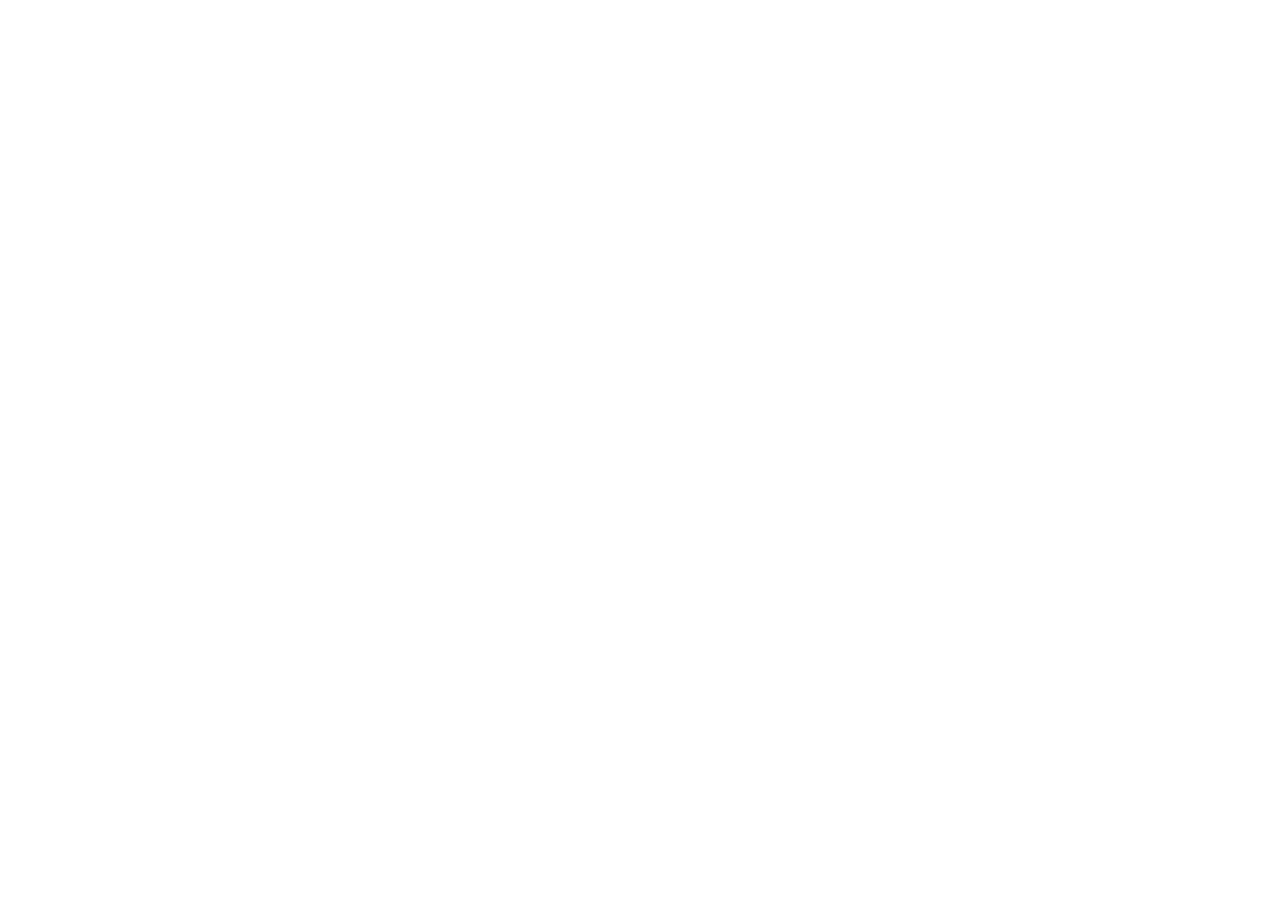
==== index.html @ 70780124 "Add files via upload" ====
<!DOCTYPE html>
<html lang="ja">
<head>
    <meta charset="UTF-8">
    <meta name="viewport" content="width=device-width, initial-scale=1.0">
    <title>CCNA Simulator - Start</title>
    <link rel="stylesheet" href="css/style.css">
    
    <style>
        /* 追加: カード内のボタン用スタイル */
        .button-group {
            display: flex;
            gap: 10px;
            margin-top: 15px;
        }
        .mode-btn {
            flex: 1;
            text-align: center;
            padding: 10px 5px;
            border-radius: 4px;
            text-decoration: none;
            font-size: 14px;
            font-weight: bold;
            transition: background-color 0.2s;
        }
        .btn-normal {
            background-color: #0066cc;
            color: white;
            border: 1px solid #0055aa;
        }
        .btn-normal:hover {
            background-color: #0055aa;
        }
        .btn-practice {
            background-color: #4CAF50; /* 練習モードは緑色など区別しやすい色に */
            color: white;
            border: 1px solid #45a049;
        }
        .btn-practice:hover {
            background-color: #45a049;
        }
        /* カード自体がリンクだった場合の名残を消すための調整 */
        .scenario-card {
            display: flex;
            flex-direction: column;
            cursor: default; /* カード全体のマウスポインタを通常に */
        }
    </style>

    <script>
        const SECRET_KEY = "actias22"; // ① ここに任意の合言葉（半角英数字）を設定してください
        const RETURN_URL = "https://script.google.com/macros/s/AKfycbwuT4rJ6aV2Gi-cOVayvDuvMSuu69w35fb6u7XfXsVJ/dev"; // ② 追い返す先のGASのURLを設定してください
        
        const currentUrlParams = new URLSearchParams(window.location.search);
        const providedKey = currentUrlParams.get('key');

        if (providedKey === SECRET_KEY) {
            // 合言葉が一致した場合：認証済みとして記録し、URLから合言葉を消去
            sessionStorage.setItem('isSimulatorAuth', 'true');
            currentUrlParams.delete('key');
            const newUrl = window.location.pathname + (currentUrlParams.toString() ? '?' + currentUrlParams.toString() : '');
            window.history.replaceState(null, null, newUrl);
            
        } else if (sessionStorage.getItem('isSimulatorAuth') !== 'true') {
            // 合言葉がなく、認証記録もない場合：元のサイトへ強制送還
            window.top.location.href = RETURN_URL;
        }
    </script>
    <script src="js/scenario_data.js"></script>
</head>

<body>
    <div class="start-container">
        <div class="title-group">
            <h1 class="main-title">CCNA Simulator</h1>
            <p class="subtitle">powered by Actias</p>
        </div>

        <div class="scenario-grid" id="scenario-list">
            </div>
    </div>

    <script>
        document.addEventListener('DOMContentLoaded', () => {
            const listEl = document.getElementById('scenario-list');

            if (typeof scenarios !== 'undefined') {
                scenarios.filter(scene => scene.id !== 'free').forEach(scene => {
                    // 変更: <a>タグではなく<div>タグでカードを作成
                    const card = document.createElement('div');
                    card.className = 'scenario-card';

                    if (scene.image) {
                        const img = document.createElement('img');
                        img.src = scene.image;
                        img.alt = scene.title;
                        img.className = 'scenario-thumbnail';
                        card.appendChild(img);
                    }

                    const title = document.createElement('h3');
                    title.textContent = scene.title;
                    card.appendChild(title);

                    // 追加: ボタンをまとめるグループを作成
                    const btnGroup = document.createElement('div');
                    btnGroup.className = 'button-group';

                    // 追加: 本番モードボタン
                    const btnNormal = document.createElement('a');
                    btnNormal.className = 'mode-btn btn-normal';
                    btnNormal.href = `simulator.html?scenario=${scene.id}`;
                    btnNormal.textContent = '本番モード';

                    // 追加: 練習モードボタン（URLに &mode=practice を付与）
                    const btnPractice = document.createElement('a');
                    btnPractice.className = 'mode-btn btn-practice';
                    btnPractice.href = `simulator.html?scenario=${scene.id}&mode=practice`;
                    btnPractice.textContent = '練習モード';

                    btnGroup.appendChild(btnNormal);
                    btnGroup.appendChild(btnPractice);
                    
                    card.appendChild(btnGroup);
                    listEl.appendChild(card);
                });
            }
        });
    </script>
</body>
</html>
---- css/style.css ----
body {
    font-family: 'Helvetica Neue', Arial, sans-serif;
    background-color: #121212;
    color: #e0e0e0;
    margin: 0;
    padding: 0;
    min-height: 100vh;
}

body.app-mode {
    height: 100vh;
    overflow: hidden;
}

/* 2-Pane Simulator Layout */
.app-container {
    display: flex;
    height: 100vh;
    width: 100vw;
}

/* Left Pane: Info */
.info-pane {
    width: 50%;
    min-width: 300px;
    background-color: #fcfcfc;
    /* White/Light bg per screenshot */
    color: #333;
    display: flex;
    flex-direction: column;
    border-right: 1px solid #ccc;
    position: relative;
}

.info-tabs {
    display: flex;
    background-color: #f1f1f1;
    border-bottom: 1px solid #ccc;
    height: 40px;
}

.tab-btn {
    padding: 10px 20px;
    border: none;
    background: none;
    cursor: pointer;
    font-size: 0.9rem;
    color: #666;
    border-right: 1px solid #e0e0e0;
}

.tab-btn.active {
    background-color: #fff;
    color: #333;
    font-weight: bold;
    border-bottom: 2px solid #fff;
    /* Blend with content */
    margin-bottom: -1px;
}

.info-content {
    flex: 1;
    padding: 20px;
    overflow-y: auto;
    background-color: #fff;
}

.tab-content {
    display: none;
}

.tab-content.active {
    display: block;
}

.validation-log {
    padding: 10px;
    font-family: inherit;
    font-size: 0.95rem;
    line-height: 1.6;
    color: #333;
}

.validation-log .status-msg {
    margin-bottom: 10px;
    font-weight: bold;
}

.validation-log ul {
    margin: 10px 0;
    padding-left: 20px;
    list-style-type: disc;
}

.validation-log li {
    margin-bottom: 8px;
}

.validation-log .ng-tag {
    color: #ff5252;
    font-weight: bold;
    margin-right: 5px;
}

.content-title {
    font-size: 1.5rem;
    margin-top: 0;
    margin-bottom: 15px;
    color: #444;
    border-bottom: 1px solid #eee;
    padding-bottom: 10px;
}

.scrollable-content {
    line-height: 1.6;
    font-size: 0.95rem;
}

/* Right Pane: Console */
.console-pane {
    flex: 1;
    display: flex;
    flex-direction: column;
    background-color: #fcfcfc;
    /* Light background */
    min-width: 300px;
    position: relative;
    /* For absolute positioning if needed, but flex is used */
}

.device-tabs-header {
    height: 40px;
    background-color: #f1f1f1;
    display: flex;
    align-items: center;
    padding-left: 10px;
    border-bottom: 1px solid #ccc;
    flex-shrink: 0;
}

.device-tab-btn {
    background: none;
    border: none;
    color: #666;
    padding: 0 15px;
    height: 100%;
    cursor: pointer;
    font-size: 0.9rem;
    border-right: 1px solid #e0e0e0;
}

.device-tab-btn:hover {
    color: #333;
    background-color: #e9e9e9;
}

.device-tab-btn.active {
    background-color: #fff;
    color: #0076a3;
    font-weight: bold;
    border-top: 2px solid #0076a3;
    border-bottom: 1px solid #fff;
    margin-bottom: -1px;
}

.terminal-container {
    flex: 1;
    position: relative;
    margin: 20px;
    margin-bottom: 0;
    /* Remove bottom margin to prevent overlap with action buttons */
    border: 1px solid #ccc;
    /* Define terminal window boundary */
    box-shadow: 0 4px 6px rgba(0, 0, 0, 0.1);
    /* Subtle shadow for depth */
    background-color: #000;
    /* Ensure frame background is black behind iframe */
    min-height: 0;
    /* Allow flex shrinking */
}

.action-buttons-bottom-right {
    padding: 15px 20px;
    display: flex;
    justify-content: flex-end;
    /* Right align */
    gap: 10px;
    background-color: #fcfcfc;
    /* Match pane bg */
    border-top: 1px solid #eee;
    /* Optional separator */
    flex-shrink: 0;
    /* Prevent buttons from being compressed or hidden */
    z-index: 10;
    /* Ensure buttons are above other elements */
}

#term-frame {
    width: 100%;
    height: 100%;
    border: none;
    display: block;
}

/* Resizer */
.resizer {
    width: 5px;
    background-color: #ccc;
    cursor: col-resize;
    z-index: 100;
}

.resizer:hover,
.resizing .resizer {
    background-color: #0076a3;
}

/* Topology Image */
.topology-container {
    text-align: center;
    margin-top: 20px;
}

.topology-container img {
    max-width: 100%;
    border: 1px solid #eee;
    box-shadow: 0 2px 5px rgba(0, 0, 0, 0.1);
}

/* Buttons */
.btn {
    padding: 8px 16px;
    border: none;
    border-radius: 4px;
    cursor: pointer;
    font-size: 0.9rem;
}

.btn-primary {
    background-color: #28a745;
    color: #fff;
}

.btn-secondary {
    background-color: #6c757d;
    color: #fff;
}

/* Validation Log in Tasks tab */
.validation-log {
    background-color: #f8f9fa;
    border: 1px solid #ddd;
    padding: 10px;
    font-family: monospace;
    margin-top: 15px;
    color: #d9534f;
}

/* Responsive */
@media (max-width: 768px) {
    .app-container {
        flex-direction: column;
    }

    .info-pane,
    .console-pane {
        width: 100%;
        height: 50%;
    }

    .resizer {
        height: 5px;
        width: 100%;
        cursor: row-resize;
    }
}

/* --- Start Screen / Home Styles (Restored) --- */
.start-container {
    max-width: 1200px;
    margin: 0 auto;
    padding: 40px 20px;
    text-align: center;
}

.start-title {
    font-size: 2.5rem;
    margin-bottom: 40px;
    color: #fff;
    text-shadow: 0 2px 4px rgba(0, 0, 0, 0.5);
}

.scenario-grid {
    display: grid;
    grid-template-columns: repeat(auto-fit, minmax(300px, 1fr));
    gap: 30px;
    justify-content: center;
}

.scenario-card {
    background-color: #2d2d2d;
    border-radius: 8px;
    overflow: hidden;
    text-decoration: none;
    color: #e0e0e0;
    transition: transform 0.2s, box-shadow 0.2s;
    display: flex;
    flex-direction: column;
    border: 1px solid #444;
}

.scenario-card:hover {
    transform: translateY(-5px);
    box-shadow: 0 10px 20px rgba(0, 0, 0, 0.3);
    border-color: #0076a3;
}

.scenario-thumbnail {
    width: 100%;
    height: 180px;
    object-fit: contain;
    background-color: #000;
}

.scenario-card h3 {
    padding: 20px;
    margin: 0;
    font-size: 1.2rem;
    background-color: #333;
    border-top: 1px solid #444;
}

/* Update for Title & Subtitle */
.title-group {
    text-align: center;
    margin-bottom: 3rem;
}

.main-title {
    font-size: 3.5rem;
    font-weight: 800;
    color: #4da3ff;
    text-transform: uppercase;
    letter-spacing: 3px;
    margin: 0;
    text-shadow: 0 0 15px rgba(77, 163, 255, 0.3);
    font-family: 'Segoe UI', Roboto, Helvetica, Arial, sans-serif;
}

.subtitle {
    font-size: 0.9rem;
    color: #aaa;
    margin-top: 5px;
    font-weight: 300;
    letter-spacing: 1px;
    opacity: 0.8;
}

.start-title {
    display: none;
}
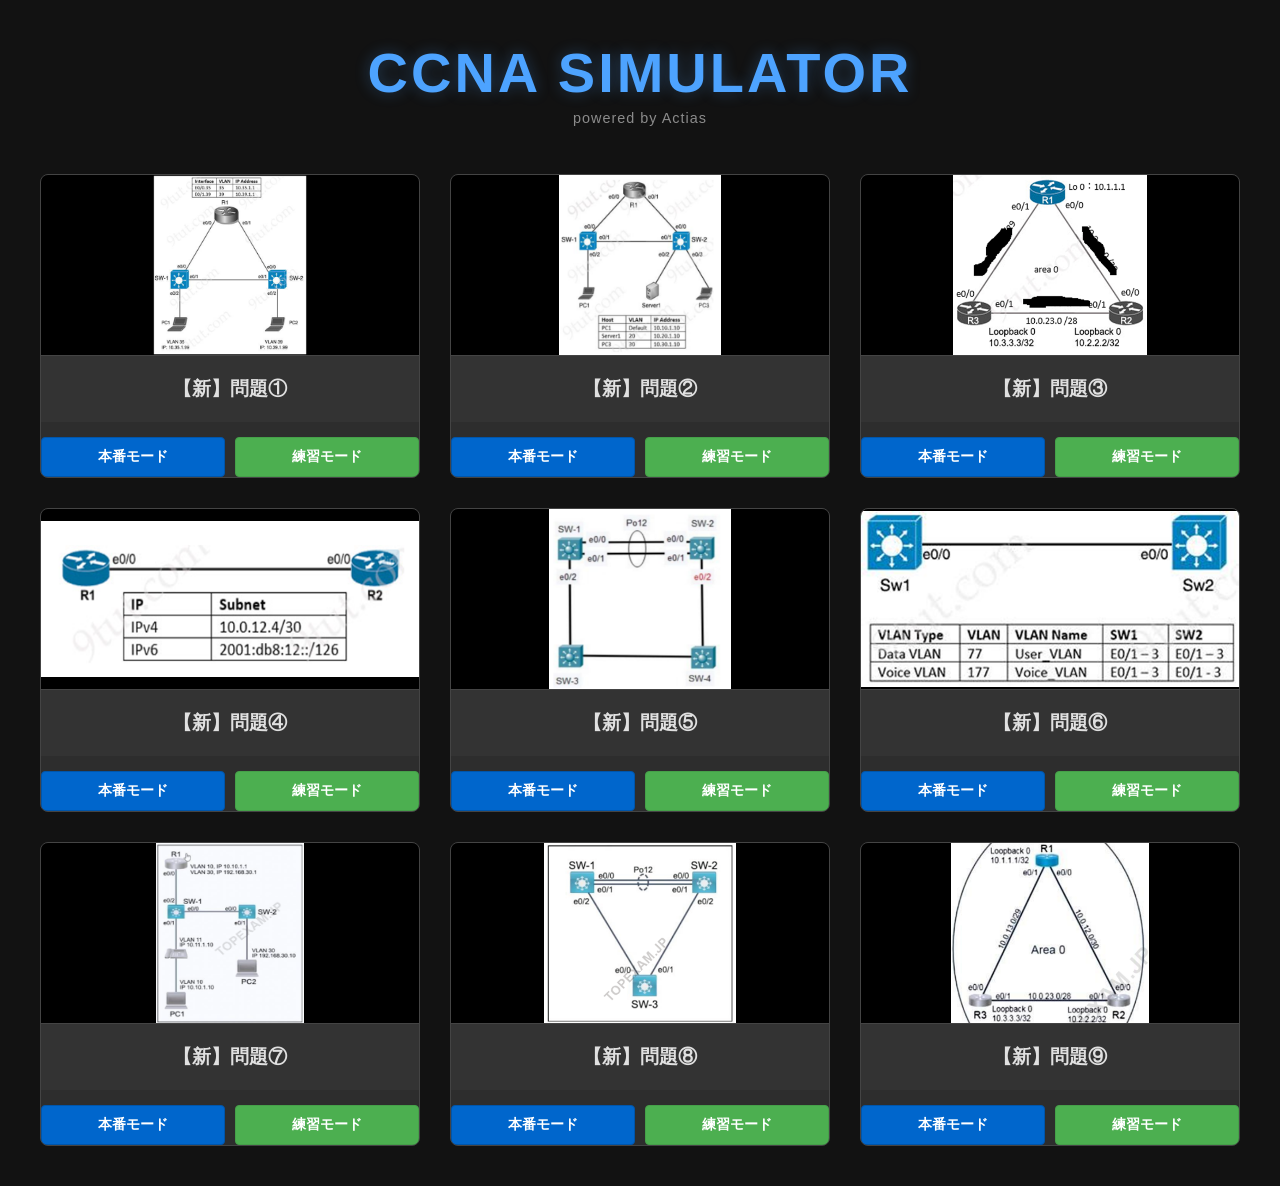
==== commit 5aee7218: "Update index.html" ====
--- a/index.html
+++ b/index.html
@@ -54,17 +54,17 @@
         const currentUrlParams = new URLSearchParams(window.location.search);
         const providedKey = currentUrlParams.get('key');
 
-        if (providedKey === SECRET_KEY) {
-            // 合言葉が一致した場合：認証済みとして記録し、URLから合言葉を消去
-            sessionStorage.setItem('isSimulatorAuth', 'true');
-            currentUrlParams.delete('key');
-            const newUrl = window.location.pathname + (currentUrlParams.toString() ? '?' + currentUrlParams.toString() : '');
-            window.history.replaceState(null, null, newUrl);
-            
-        } else if (sessionStorage.getItem('isSimulatorAuth') !== 'true') {
-            // 合言葉がなく、認証記録もない場合：元のサイトへ強制送還
-            window.top.location.href = RETURN_URL;
-        }
+        #if (providedKey === SECRET_KEY) {
+        #    // 合言葉が一致した場合：認証済みとして記録し、URLから合言葉を消去
+        #    sessionStorage.setItem('isSimulatorAuth', 'true');
+        #    currentUrlParams.delete('key');
+        #    const newUrl = window.location.pathname + (currentUrlParams.toString() ? '?' + currentUrlParams.toString() : '');
+        #    window.history.replaceState(null, null, newUrl);
+        #    
+        #} else if (sessionStorage.getItem('isSimulatorAuth') !== 'true') {
+        #    // 合言葉がなく、認証記録もない場合：元のサイトへ強制送還
+        #    window.top.location.href = RETURN_URL;
+        #}
     </script>
     <script src="js/scenario_data.js"></script>
 </head>
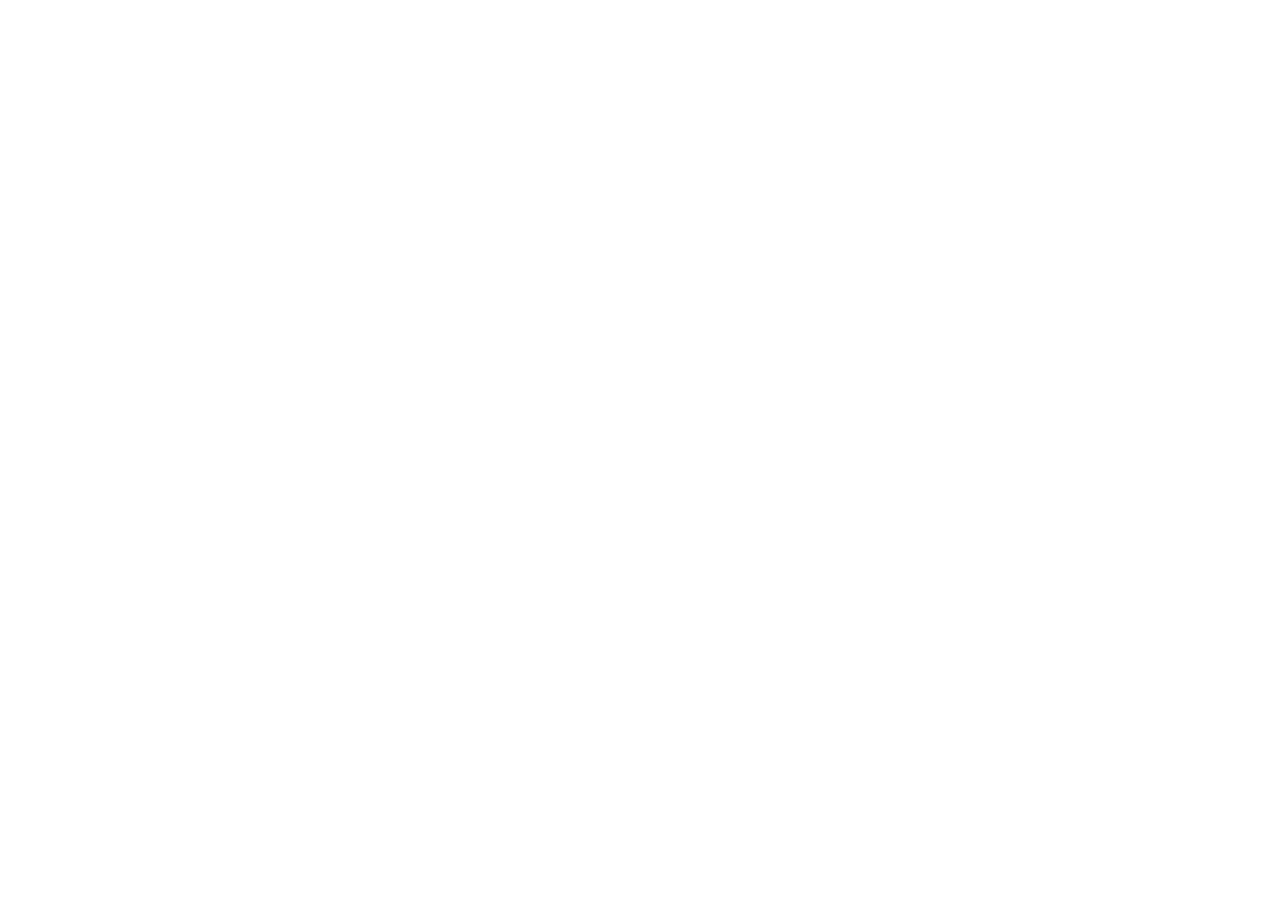
==== commit 40b2eebf: "Update index.html" ====
--- a/index.html
+++ b/index.html
@@ -7,64 +7,33 @@
     <link rel="stylesheet" href="css/style.css">
     
     <style>
-        /* 追加: カード内のボタン用スタイル */
-        .button-group {
-            display: flex;
-            gap: 10px;
-            margin-top: 15px;
-        }
-        .mode-btn {
-            flex: 1;
-            text-align: center;
-            padding: 10px 5px;
-            border-radius: 4px;
-            text-decoration: none;
-            font-size: 14px;
-            font-weight: bold;
-            transition: background-color 0.2s;
-        }
-        .btn-normal {
-            background-color: #0066cc;
-            color: white;
-            border: 1px solid #0055aa;
-        }
-        .btn-normal:hover {
-            background-color: #0055aa;
-        }
-        .btn-practice {
-            background-color: #4CAF50; /* 練習モードは緑色など区別しやすい色に */
-            color: white;
-            border: 1px solid #45a049;
-        }
-        .btn-practice:hover {
-            background-color: #45a049;
-        }
-        /* カード自体がリンクだった場合の名残を消すための調整 */
-        .scenario-card {
-            display: flex;
-            flex-direction: column;
-            cursor: default; /* カード全体のマウスポインタを通常に */
-        }
+        .button-group { display: flex; gap: 10px; margin-top: 15px; }
+        .mode-btn { flex: 1; text-align: center; padding: 10px 5px; border-radius: 4px; text-decoration: none; font-size: 14px; font-weight: bold; transition: background-color 0.2s; }
+        .btn-normal { background-color: #0066cc; color: white; border: 1px solid #0055aa; }
+        .btn-normal:hover { background-color: #0055aa; }
+        .btn-practice { background-color: #4CAF50; color: white; border: 1px solid #45a049; }
+        .btn-practice:hover { background-color: #45a049; }
+        .btn-exam { background-color: #f44336; color: white; border: 1px solid #d32f2f; }
+        .btn-exam:hover { background-color: #d32f2f; }
+        .scenario-card { display: flex; flex-direction: column; cursor: default; }
     </style>
 
     <script>
-        const SECRET_KEY = "actias22"; // ① ここに任意の合言葉（半角英数字）を設定してください
-        const RETURN_URL = "https://script.google.com/macros/s/AKfycbwuT4rJ6aV2Gi-cOVayvDuvMSuu69w35fb6u7XfXsVJ/dev"; // ② 追い返す先のGASのURLを設定してください
+        const SECRET_KEY = "actias22"; 
+        const RETURN_URL = "https://script.google.com/macros/s/AKfycbwuT4rJ6aV2Gi-cOVayvDuvMSuu69w35fb6u7XfXsVJ/dev"; 
         
         const currentUrlParams = new URLSearchParams(window.location.search);
         const providedKey = currentUrlParams.get('key');
 
-        #if (providedKey === SECRET_KEY) {
-        #    // 合言葉が一致した場合：認証済みとして記録し、URLから合言葉を消去
-        #    sessionStorage.setItem('isSimulatorAuth', 'true');
-        #    currentUrlParams.delete('key');
-        #    const newUrl = window.location.pathname + (currentUrlParams.toString() ? '?' + currentUrlParams.toString() : '');
-        #    window.history.replaceState(null, null, newUrl);
-        #    
-        #} else if (sessionStorage.getItem('isSimulatorAuth') !== 'true') {
-        #    // 合言葉がなく、認証記録もない場合：元のサイトへ強制送還
-        #    window.top.location.href = RETURN_URL;
-        #}
+        if (providedKey === SECRET_KEY) {
+            sessionStorage.setItem('isSimulatorAuth', 'true');
+            currentUrlParams.delete('key');
+            const newUrl = window.location.pathname + (currentUrlParams.toString() ? '?' + currentUrlParams.toString() : '');
+            window.history.replaceState(null, null, newUrl);
+            
+        } else if (sessionStorage.getItem('isSimulatorAuth') !== 'true') {
+            window.top.location.href = RETURN_URL;
+        }
     </script>
     <script src="js/scenario_data.js"></script>
 </head>
@@ -75,18 +44,14 @@
             <h1 class="main-title">CCNA Simulator</h1>
             <p class="subtitle">powered by Actias</p>
         </div>
-
-        <div class="scenario-grid" id="scenario-list">
-            </div>
+        <div class="scenario-grid" id="scenario-list"></div>
     </div>
 
     <script>
         document.addEventListener('DOMContentLoaded', () => {
             const listEl = document.getElementById('scenario-list');
-
             if (typeof scenarios !== 'undefined') {
                 scenarios.filter(scene => scene.id !== 'free').forEach(scene => {
-                    // 変更: <a>タグではなく<div>タグでカードを作成
                     const card = document.createElement('div');
                     card.className = 'scenario-card';
 
@@ -102,23 +67,28 @@
                     title.textContent = scene.title;
                     card.appendChild(title);
 
-                    // 追加: ボタンをまとめるグループを作成
                     const btnGroup = document.createElement('div');
                     btnGroup.className = 'button-group';
 
-                    // 追加: 本番モードボタン
-                    const btnNormal = document.createElement('a');
-                    btnNormal.className = 'mode-btn btn-normal';
-                    btnNormal.href = `simulator.html?scenario=${scene.id}`;
-                    btnNormal.textContent = '本番モード';
+                    // 試験モード(generateVars)があるか判定してボタンを出し分け
+                    if (scene.generateVars && typeof scene.generateVars === 'function') {
+                        const btnExam = document.createElement('a');
+                        btnExam.className = 'mode-btn btn-exam';
+                        btnExam.href = `simulator.html?scenario=${scene.id}&mode=exam`;
+                        btnExam.textContent = '試験モード';
+                        btnGroup.appendChild(btnExam);
+                    } else {
+                        const btnNormal = document.createElement('a');
+                        btnNormal.className = 'mode-btn btn-normal';
+                        btnNormal.href = `simulator.html?scenario=${scene.id}`;
+                        btnNormal.textContent = '本番モード';
+                        btnGroup.appendChild(btnNormal);
+                    }
 
-                    // 追加: 練習モードボタン（URLに &mode=practice を付与）
                     const btnPractice = document.createElement('a');
                     btnPractice.className = 'mode-btn btn-practice';
                     btnPractice.href = `simulator.html?scenario=${scene.id}&mode=practice`;
                     btnPractice.textContent = '練習モード';
-
-                    btnGroup.appendChild(btnNormal);
                     btnGroup.appendChild(btnPractice);
                     
                     card.appendChild(btnGroup);
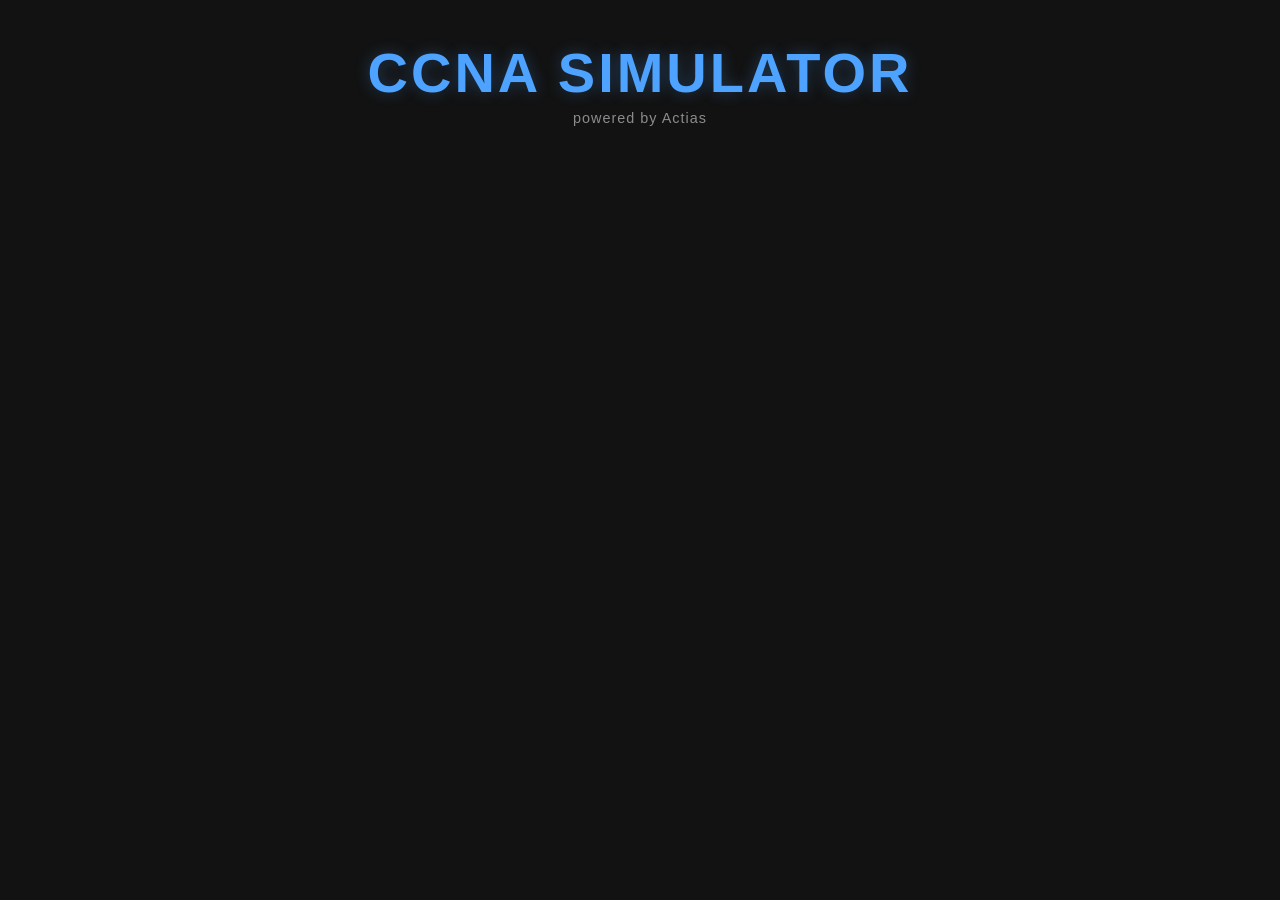
==== commit 2133466d: "Update index.html" ====
--- a/index.html
+++ b/index.html
@@ -8,32 +8,35 @@
     
     <style>
         .button-group { display: flex; gap: 10px; margin-top: 15px; }
-        .mode-btn { flex: 1; text-align: center; padding: 10px 5px; border-radius: 4px; text-decoration: none; font-size: 14px; font-weight: bold; transition: background-color 0.2s; }
+        .mode-btn { flex: 1; text-align: center; padding: 10px 5px; border-radius: 4px; text-decoration: none; font-size: 14px; font-weight: bold; transition: opacity 0.2s; }
+        .mode-btn:hover { opacity: 0.8; }
         .btn-normal { background-color: #0066cc; color: white; border: 1px solid #0055aa; }
-        .btn-normal:hover { background-color: #0055aa; }
         .btn-practice { background-color: #4CAF50; color: white; border: 1px solid #45a049; }
-        .btn-practice:hover { background-color: #45a049; }
         .btn-exam { background-color: #f44336; color: white; border: 1px solid #d32f2f; }
-        .btn-exam:hover { background-color: #d32f2f; }
         .scenario-card { display: flex; flex-direction: column; cursor: default; }
     </style>
 
     <script>
-        const SECRET_KEY = "actias22"; 
-        const RETURN_URL = "https://script.google.com/macros/s/AKfycbwuT4rJ6aV2Gi-cOVayvDuvMSuu69w35fb6u7XfXsVJ/dev"; 
+        // =================================================================
+        // 【動作検証用】一時的に外部認証（合言葉チェックと強制送還）を無効化しています
+        // 本番環境に戻す際は、下の /* と */ を削除してください。
+        // =================================================================
         
+        /*
+        const SECRET_KEY = "actias22";
+        const RETURN_URL = "https://script.google.com/macros/s/AKfycbwuT4rJ6aV2Gi-cOVayvDuvMSuu69w35fb6u7XfXsVJ/dev";
         const currentUrlParams = new URLSearchParams(window.location.search);
         const providedKey = currentUrlParams.get('key');
-
+        
         if (providedKey === SECRET_KEY) {
             sessionStorage.setItem('isSimulatorAuth', 'true');
             currentUrlParams.delete('key');
             const newUrl = window.location.pathname + (currentUrlParams.toString() ? '?' + currentUrlParams.toString() : '');
             window.history.replaceState(null, null, newUrl);
-            
         } else if (sessionStorage.getItem('isSimulatorAuth') !== 'true') {
             window.top.location.href = RETURN_URL;
         }
+        */
     </script>
     <script src="js/scenario_data.js"></script>
 </head>
@@ -44,12 +47,15 @@
             <h1 class="main-title">CCNA Simulator</h1>
             <p class="subtitle">powered by Actias</p>
         </div>
-        <div class="scenario-grid" id="scenario-list"></div>
+
+        <div class="scenario-grid" id="scenario-list">
+        </div>
     </div>
 
     <script>
         document.addEventListener('DOMContentLoaded', () => {
             const listEl = document.getElementById('scenario-list');
+
             if (typeof scenarios !== 'undefined') {
                 scenarios.filter(scene => scene.id !== 'free').forEach(scene => {
                     const card = document.createElement('div');
@@ -70,26 +76,40 @@
                     const btnGroup = document.createElement('div');
                     btnGroup.className = 'button-group';
 
-                    // 試験モード(generateVars)があるか判定してボタンを出し分け
                     if (scene.generateVars && typeof scene.generateVars === 'function') {
+                        // 試験モード専用問題の場合
+                        const examTag = document.createElement('p');
+                        examTag.style = 'color: red; font-weight: bold; font-size: 12px; margin: 5px 0 0 0; text-align: center;';
+                        examTag.textContent = '※アドレス/サブネットが毎回変動';
+                        card.appendChild(examTag);
+
                         const btnExam = document.createElement('a');
                         btnExam.className = 'mode-btn btn-exam';
                         btnExam.href = `simulator.html?scenario=${scene.id}&mode=exam`;
                         btnExam.textContent = '試験モード';
+
+                        const btnPractice = document.createElement('a');
+                        btnPractice.className = 'mode-btn btn-practice';
+                        btnPractice.href = `simulator.html?scenario=${scene.id}&mode=practice`;
+                        btnPractice.textContent = '練習モード';
+
                         btnGroup.appendChild(btnExam);
+                        btnGroup.appendChild(btnPractice);
                     } else {
+                        // 通常問題の場合
                         const btnNormal = document.createElement('a');
                         btnNormal.className = 'mode-btn btn-normal';
                         btnNormal.href = `simulator.html?scenario=${scene.id}`;
                         btnNormal.textContent = '本番モード';
+
+                        const btnPractice = document.createElement('a');
+                        btnPractice.className = 'mode-btn btn-practice';
+                        btnPractice.href = `simulator.html?scenario=${scene.id}&mode=practice`;
+                        btnPractice.textContent = '練習モード';
+
                         btnGroup.appendChild(btnNormal);
+                        btnGroup.appendChild(btnPractice);
                     }
-
-                    const btnPractice = document.createElement('a');
-                    btnPractice.className = 'mode-btn btn-practice';
-                    btnPractice.href = `simulator.html?scenario=${scene.id}&mode=practice`;
-                    btnPractice.textContent = '練習モード';
-                    btnGroup.appendChild(btnPractice);
                     
                     card.appendChild(btnGroup);
                     listEl.appendChild(card);
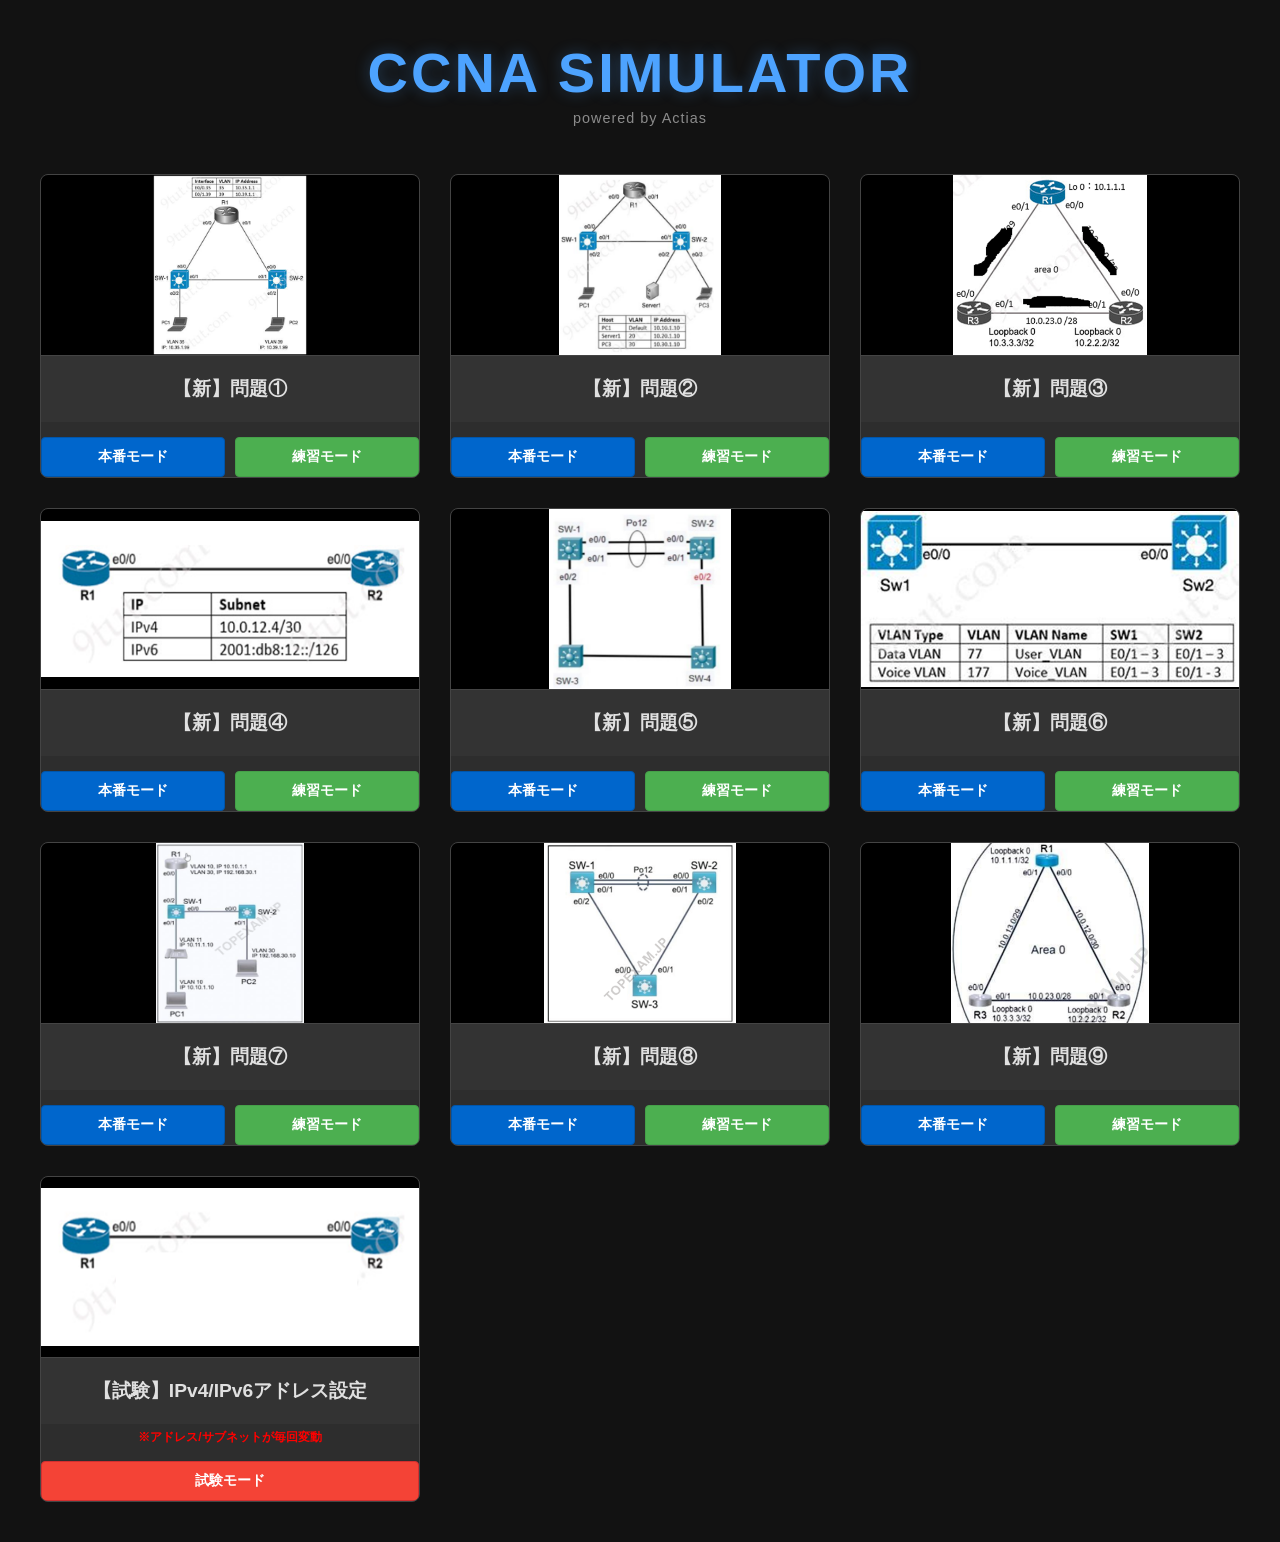
==== commit 0d6f947b: "Update index.html" ====
--- a/index.html
+++ b/index.html
@@ -7,32 +7,66 @@
     <link rel="stylesheet" href="css/style.css">
     
     <style>
-        .button-group { display: flex; gap: 10px; margin-top: 15px; }
-        .mode-btn { flex: 1; text-align: center; padding: 10px 5px; border-radius: 4px; text-decoration: none; font-size: 14px; font-weight: bold; transition: opacity 0.2s; }
-        .mode-btn:hover { opacity: 0.8; }
-        .btn-normal { background-color: #0066cc; color: white; border: 1px solid #0055aa; }
-        .btn-practice { background-color: #4CAF50; color: white; border: 1px solid #45a049; }
-        .btn-exam { background-color: #f44336; color: white; border: 1px solid #d32f2f; }
-        .scenario-card { display: flex; flex-direction: column; cursor: default; }
+        .button-group {
+            display: flex;
+            gap: 10px;
+            margin-top: 15px;
+        }
+        .mode-btn {
+            flex: 1;
+            text-align: center;
+            padding: 10px 5px;
+            border-radius: 4px;
+            text-decoration: none;
+            font-size: 14px;
+            font-weight: bold;
+            transition: background-color 0.2s;
+        }
+        .btn-normal {
+            background-color: #0066cc;
+            color: white;
+            border: 1px solid #0055aa;
+        }
+        .btn-normal:hover {
+            background-color: #0055aa;
+        }
+        .btn-practice {
+            background-color: #4CAF50;
+            color: white;
+            border: 1px solid #45a049;
+        }
+        .btn-practice:hover {
+            background-color: #45a049;
+        }
+        .btn-exam {
+            background-color: #f44336;
+            color: white;
+            border: 1px solid #d32f2f;
+        }
+        .btn-exam:hover {
+            background-color: #d32f2f;
+        }
+        .scenario-card {
+            display: flex;
+            flex-direction: column;
+            cursor: default;
+        }
     </style>
 
     <script>
-        // =================================================================
-        // 【動作検証用】一時的に外部認証（合言葉チェックと強制送還）を無効化しています
-        // 本番環境に戻す際は、下の /* と */ を削除してください。
-        // =================================================================
+        const SECRET_KEY = "actias22"; 
+        const RETURN_URL = "https://script.google.com/macros/s/AKfycbwuT4rJ6aV2Gi-cOVayvDuvMSuu69w35fb6u7XfXsVJ/dev"; 
         
-        /*
-        const SECRET_KEY = "actias22";
-        const RETURN_URL = "https://script.google.com/macros/s/AKfycbwuT4rJ6aV2Gi-cOVayvDuvMSuu69w35fb6u7XfXsVJ/dev";
         const currentUrlParams = new URLSearchParams(window.location.search);
         const providedKey = currentUrlParams.get('key');
-        
+
+        /* 動作検証のため一時的にコメントアウトしています
         if (providedKey === SECRET_KEY) {
             sessionStorage.setItem('isSimulatorAuth', 'true');
             currentUrlParams.delete('key');
             const newUrl = window.location.pathname + (currentUrlParams.toString() ? '?' + currentUrlParams.toString() : '');
             window.history.replaceState(null, null, newUrl);
+            
         } else if (sessionStorage.getItem('isSimulatorAuth') !== 'true') {
             window.top.location.href = RETURN_URL;
         }
@@ -77,7 +111,7 @@
                     btnGroup.className = 'button-group';
 
                     if (scene.generateVars && typeof scene.generateVars === 'function') {
-                        // 試験モード専用問題の場合
+                        // 試験モード専用問題の場合（練習モードボタンを除外）
                         const examTag = document.createElement('p');
                         examTag.style = 'color: red; font-weight: bold; font-size: 12px; margin: 5px 0 0 0; text-align: center;';
                         examTag.textContent = '※アドレス/サブネットが毎回変動';
@@ -88,15 +122,9 @@
                         btnExam.href = `simulator.html?scenario=${scene.id}&mode=exam`;
                         btnExam.textContent = '試験モード';
 
-                        const btnPractice = document.createElement('a');
-                        btnPractice.className = 'mode-btn btn-practice';
-                        btnPractice.href = `simulator.html?scenario=${scene.id}&mode=practice`;
-                        btnPractice.textContent = '練習モード';
-
                         btnGroup.appendChild(btnExam);
-                        btnGroup.appendChild(btnPractice);
                     } else {
-                        // 通常問題の場合
+                        // 通常問題の場合（本番モードと練習モードの両方を表示）
                         const btnNormal = document.createElement('a');
                         btnNormal.className = 'mode-btn btn-normal';
                         btnNormal.href = `simulator.html?scenario=${scene.id}`;
